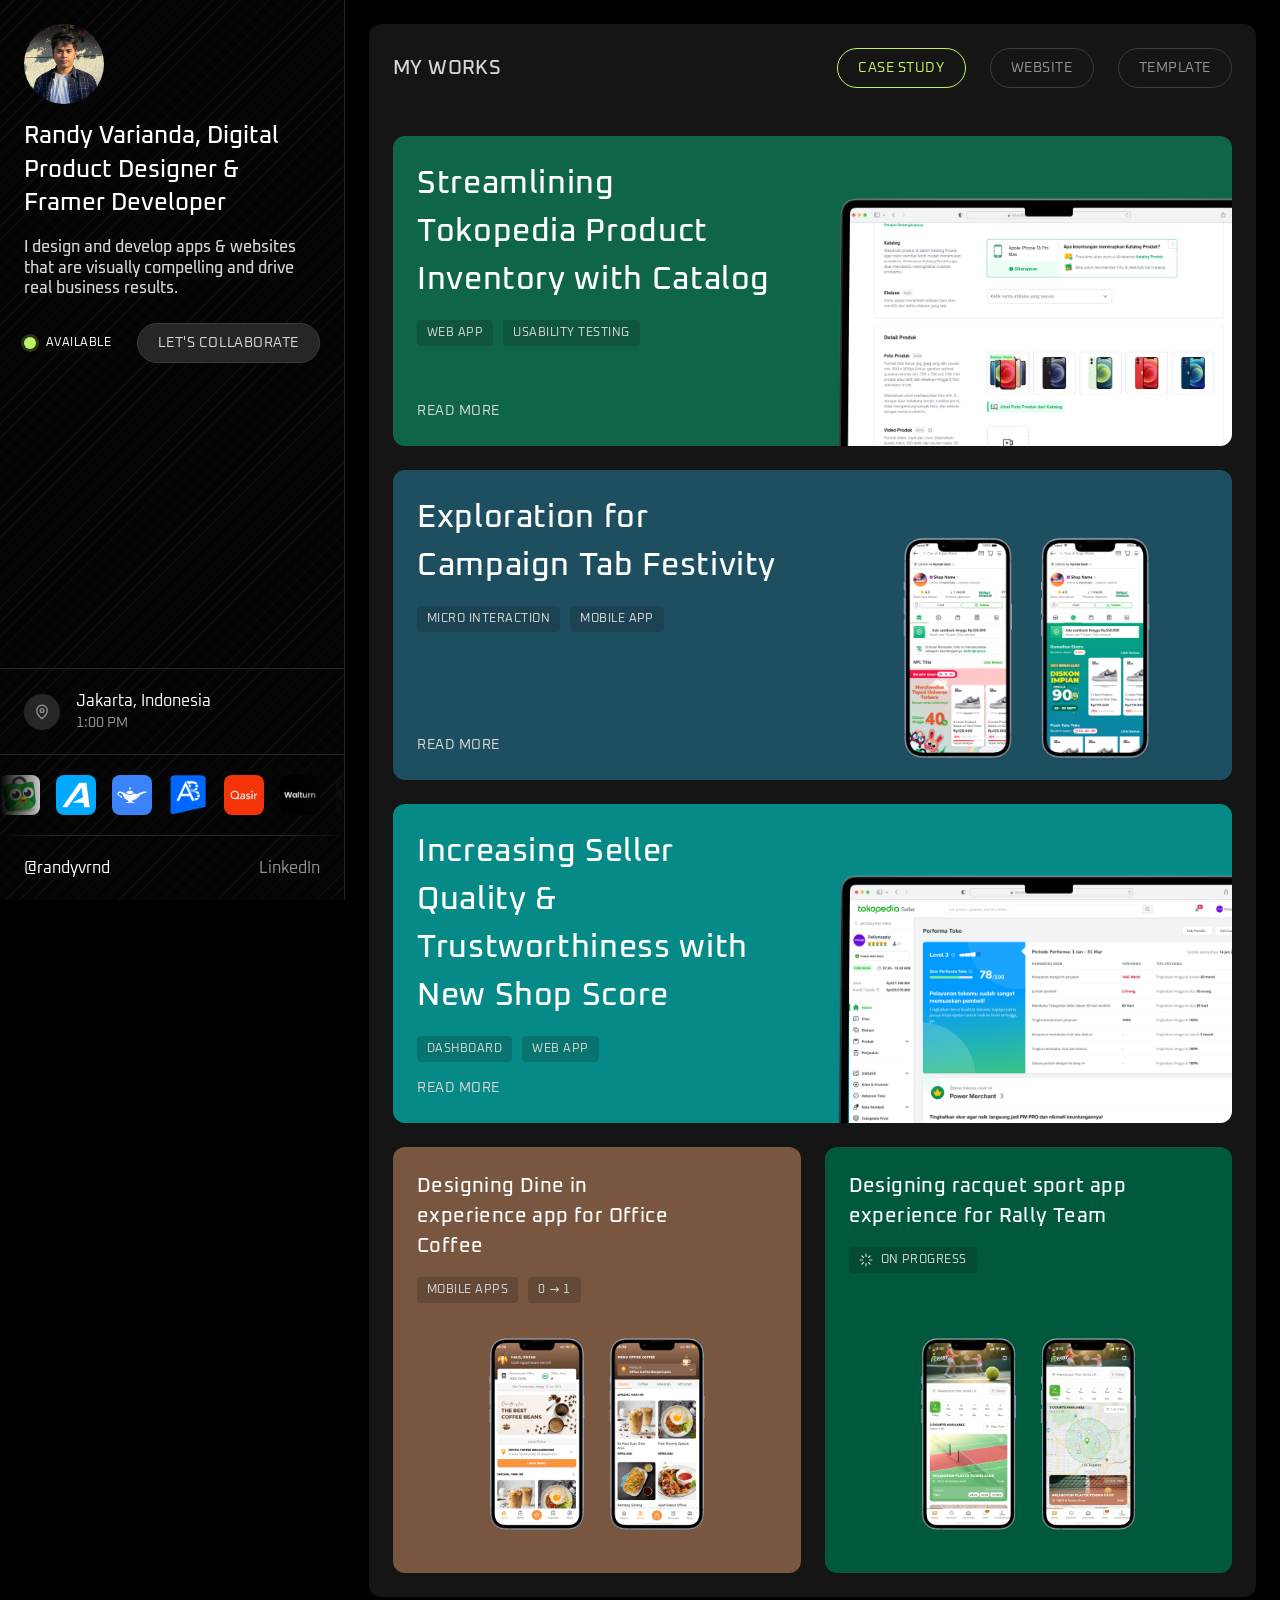
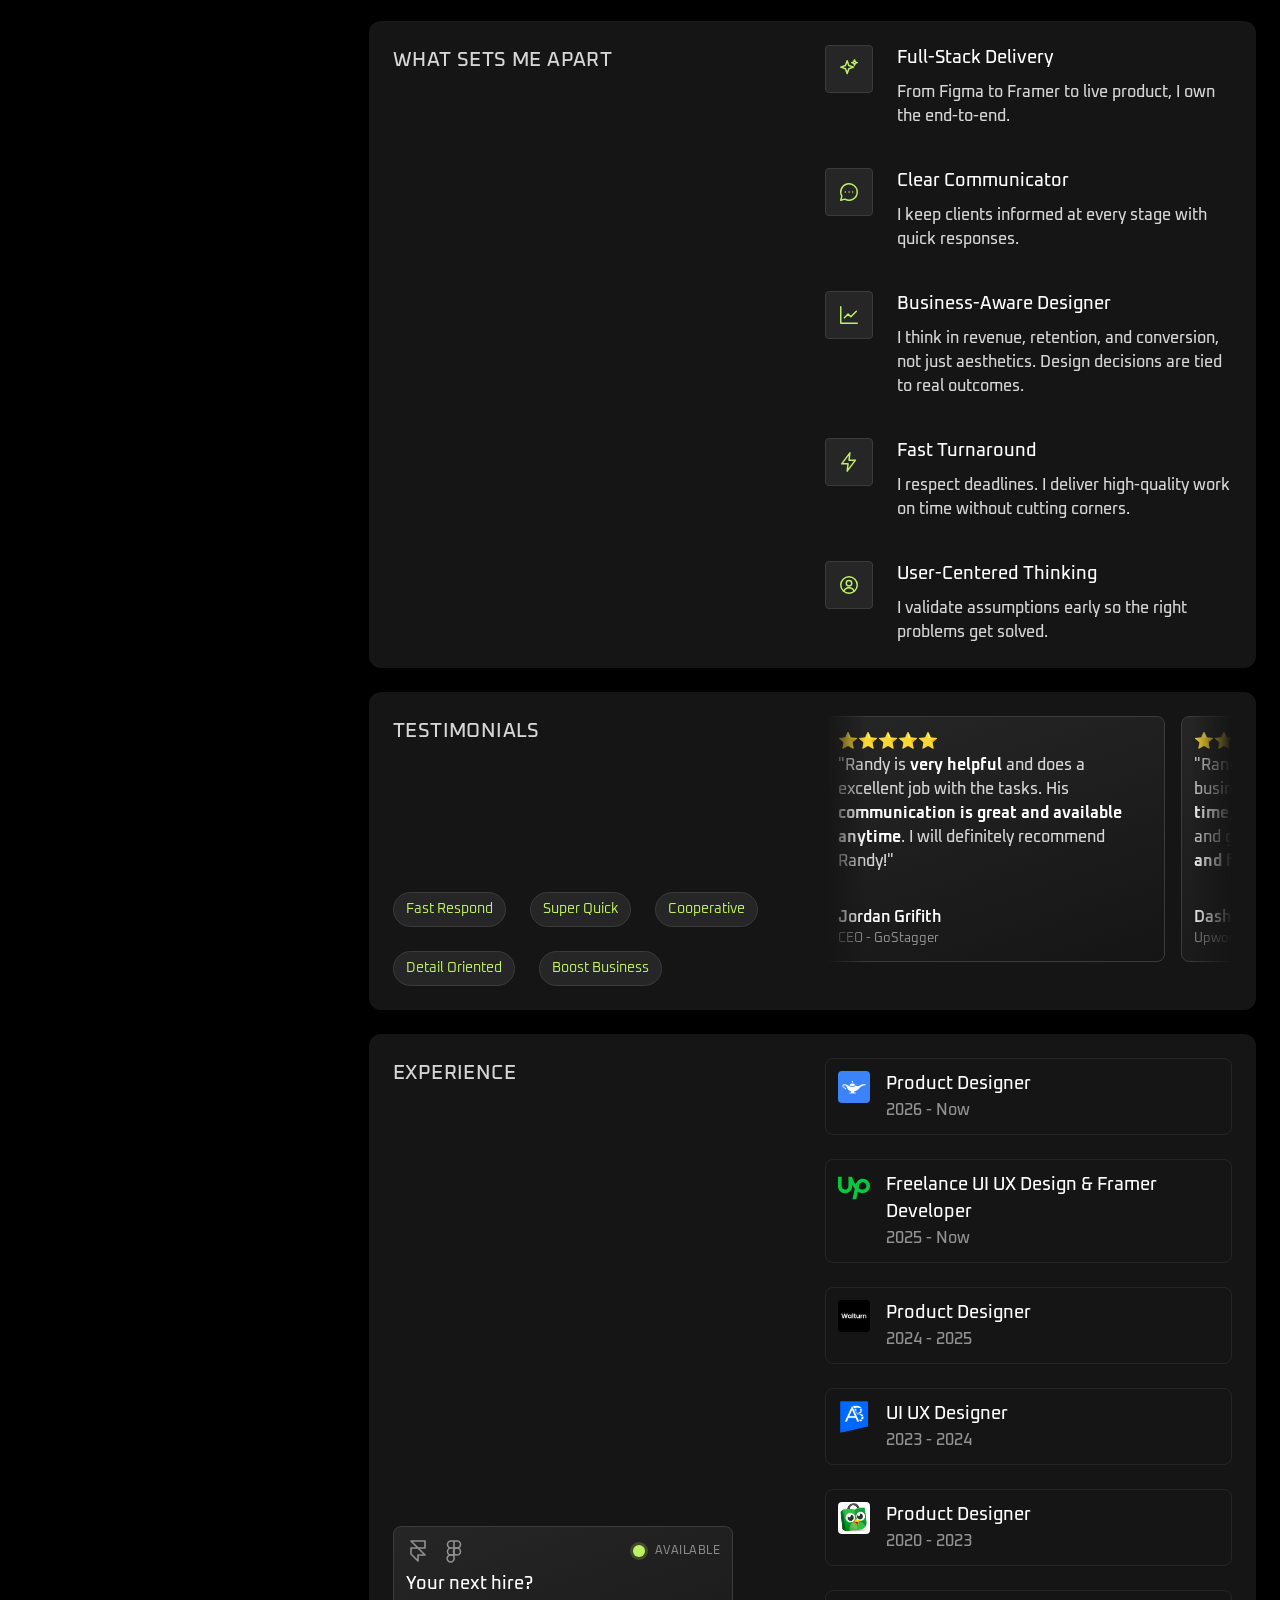
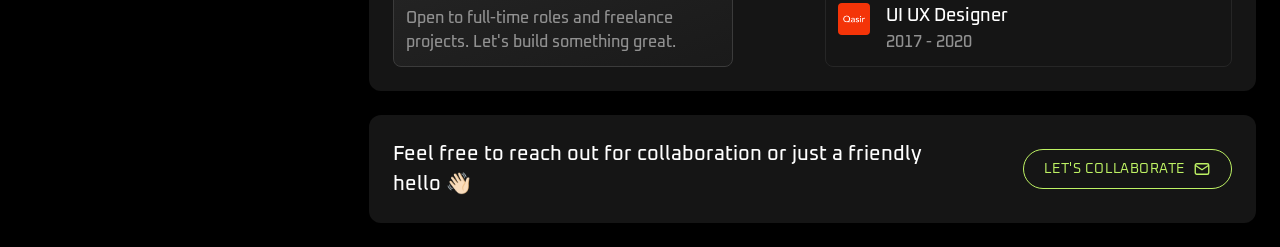
==== index.html @ 5d633e93 "Static rebuild of the Framer portfolio site Co-Authored-By: Claude Opus 5.5 <noreply@anthropic.com>" ====
<!doctype html>
<html lang="en">
<head>
  <meta charset="utf-8">
  <meta name="viewport" content="width=device-width, initial-scale=1">
  <title>Randy Varianda | Product Designer &amp; Framer Developer</title>
  <meta name="description" content="I design and develop apps & websites that are visually compelling and drive real business results.">
  <link rel="preconnect" href="https://fonts.googleapis.com">
  <link rel="preconnect" href="https://fonts.gstatic.com" crossorigin>
  <link rel="stylesheet" href="https://fonts.googleapis.com/css2?family=Oxanium:wght@400;500;600&display=swap">
  <link rel="stylesheet" href="assets/style.css">
</head>
<body>
  <aside class="sidebar">
    <div class="intro">
      <img class="avatar" src="assets/img/BObQb0oDVNzWNIz52arGJCjRE.jpg" alt="Randy's profile photo" width="80" height="80">
      <h1>Randy Varianda, Digital Product Designer &amp; Framer Developer</h1>
      <p>I design and develop apps &amp; websites that are visually compelling and drive real business results.</p>
      <div class="intro-actions">
        <span class="status">Available</span>
        <a class="btn" href="mailto:rvarianda@gmail.com?subject=Project%20Inquiry">Let's Collaborate</a>
      </div>
    </div>

    <div class="side-foot">
      <div class="side-row">
        <span class="ico"><svg width="18" height="18" viewBox="0 0 24 24" fill="none" stroke="currentColor" stroke-width="1.8" stroke-linecap="round" stroke-linejoin="round" aria-hidden="true"><path d="M12 21s-7-5.6-7-11a7 7 0 0 1 14 0c0 5.4-7 11-7 11z"/><circle cx="12" cy="10" r="2.5"/></svg></span>
        <div>Jakarta, Indonesia<small data-clock>&nbsp;</small></div>
      </div>
      <div class="logos" aria-label="Companies I've worked with">
        <div class="logos-track">
          <img src="assets/img/Z0M57o32BjLw4dHKZxOdZeJcZb0.png" alt="Tokopedia">
          <img src="assets/img/7J7uWMyqZpj1nbHonkoRMydP9w.png" alt="Astronauts">
          <img src="assets/img/1VHsmK8ggkk49ps337M4xlmFDY.png" alt="Ajaib">
          <img src="assets/img/TBokPU0paF3gURl8E5nrXwUyBs.png" alt="AccelByte">
          <img src="assets/img/Jq0YdtQ1ZcLgq2i92fUbDl94Wz4.png" alt="Qasir">
          <img src="assets/img/b4abIlnMUXwY5dRzosXNr6Trnk.png" alt="Walturn">
          <img src="assets/img/RtRQj3EU93FPHksw6BjhZT94.png" alt="One Seven Tech">
          <img src="assets/img/Z0M57o32BjLw4dHKZxOdZeJcZb0.png" alt="" aria-hidden="true">
          <img src="assets/img/7J7uWMyqZpj1nbHonkoRMydP9w.png" alt="" aria-hidden="true">
          <img src="assets/img/1VHsmK8ggkk49ps337M4xlmFDY.png" alt="" aria-hidden="true">
          <img src="assets/img/TBokPU0paF3gURl8E5nrXwUyBs.png" alt="" aria-hidden="true">
          <img src="assets/img/Jq0YdtQ1ZcLgq2i92fUbDl94Wz4.png" alt="" aria-hidden="true">
          <img src="assets/img/b4abIlnMUXwY5dRzosXNr6Trnk.png" alt="" aria-hidden="true">
          <img src="assets/img/RtRQj3EU93FPHksw6BjhZT94.png" alt="" aria-hidden="true">
        </div>
      </div>
      <div class="side-row">
        <a href="https://t.me/randyvrnd" target="_blank" rel="noopener">@randyvrnd</a>
        <a href="https://www.linkedin.com/in/randy-varianda/" target="_blank" rel="noopener" style="margin-left:auto;color:var(--muted)">LinkedIn</a>
      </div>
    </div>
  </aside>

  <main class="main">
    <!-- My works -->
    <section class="panel" aria-labelledby="works-title">
      <div class="works-head">
        <h2 class="eyebrow" id="works-title">My Works</h2>
        <div class="tabs" role="tablist" aria-label="Work type">
          <button class="btn" role="tab" aria-selected="true" aria-controls="tab-case">Case Study</button>
          <button class="btn" role="tab" aria-selected="false" aria-controls="tab-web">Website</button>
          <button class="btn" role="tab" aria-selected="false" aria-controls="tab-tpl">Template</button>
        </div>
      </div>

      <div class="works" id="tab-case" role="tabpanel">
        <a class="work work--wide" style="--c:rgb(14,102,70)" href="work/streamlining-tokopedia-product-inventory-with-catalog.html">
          <div class="work-copy">
            <h3>Streamlining Tokopedia Product Inventory with Catalog</h3>
            <div class="tags"><span class="tag">Web App</span><span class="tag">Usability Testing</span></div>
            <span class="more">Read more</span>
          </div>
          <div class="work-media"><img src="assets/img/e0ekCH7JV9aCXZXtsqf6FqyjHMg.png" alt="Catalog feature on the Tokopedia add-product page"></div>
        </a>
        <a class="work work--wide" style="--c:rgb(29,79,97)" href="work/campaign-tab-festivity.html">
          <div class="work-copy">
            <h3>Exploration for Campaign Tab Festivity</h3>
            <div class="tags"><span class="tag">Micro Interaction</span><span class="tag">Mobile App</span></div>
            <span class="more">Read more</span>
          </div>
          <div class="work-media"><img src="assets/img/tkoccS8MeZrNRIO3ZF0qY1bUCU.png" alt="Campaign tab screens in the Tokopedia app"></div>
        </a>
        <a class="work work--wide" style="--c:rgb(6,138,135)" href="work/increasing-seller-quality-trustworthiness-with-new-shop-score.html">
          <div class="work-copy">
            <h3>Increasing Seller Quality &amp; Trustworthiness with New Shop Score</h3>
            <div class="tags"><span class="tag">Dashboard</span><span class="tag">Web App</span></div>
            <span class="more">Read more</span>
          </div>
          <div class="work-media"><img src="assets/img/xD9DrwfKIAYPhNsiswX5TcVXZ0.png" alt="Shop Score dashboard in Tokopedia Seller"></div>
        </a>
        <a class="work work--phones" style="--c:rgb(120,86,63)" href="work/office-coffee.html">
          <h3>Designing Dine in experience app for Office Coffee</h3>
          <div class="tags"><span class="tag">Mobile Apps</span><span class="tag">0 → 1</span></div>
          <div class="work-media"><img src="assets/img/tsks4M5dw5DWQFXBBym3EKe908.png" alt="Office Coffee app home and menu screens"></div>
        </a>
        <div class="work work--phones" style="--c:rgb(0,89,61)">
          <h3>Designing racquet sport app experience for Rally Team</h3>
          <div class="tags"><span class="tag"><svg width="14" height="14" viewBox="0 0 24 24" fill="none" stroke="currentColor" stroke-width="2" stroke-linecap="round" aria-hidden="true"><path d="M12 2v4M12 18v4M4.9 4.9l2.8 2.8M16.3 16.3l2.8 2.8M2 12h4M18 12h4M4.9 19.1l2.8-2.8M16.3 7.7l2.8-2.8"/></svg>On Progress</span></div>
          <div class="work-media"><img src="assets/img/53lpZEhZ9acrznUHee0bhAnOrzw.png" alt="Rally app court booking screens"></div>
        </div>
      </div>
      <div class="works" id="tab-web" role="tabpanel" hidden>
        <a class="site" style="--c:rgb(47,16,117)" href="https://sarah-liriano.framer.website/" target="_blank" rel="noopener">
          <h3>Sarah&#x27;s Portfolio</h3>
          <p>Develop portfolio website for Sarah Liariano with Framer</p>
          <div class="tags"><span class="tag">Portfolio</span><span class="tag">CMS</span></div>
          <img src="assets/img/yupE7Ezi3mM8WypSr310Dis1lBY.png" alt="Sarah&#x27;s Portfolio homepage" loading="lazy">
        </a>
        <a class="site" style="--c:rgb(47,94,78)" href="https://personal-coach.framer.website/" target="_blank" rel="noopener">
          <h3>Personal Coach</h3>
          <p>Develop Framer template landing landing page</p>
          <div class="tags"><span class="tag">Wellness</span><span class="tag">Landing Page</span></div>
          <img src="assets/img/M7wew7n3Dmf26aC71GTJlaWBac.png" alt="Personal Coach homepage" loading="lazy">
        </a>
        <a class="site" style="--c:rgb(10,118,161)" href="https://finly.app/" target="_blank" rel="noopener">
          <h3>Finly</h3>
          <p>Develop and designing Finly app landing page with Framer</p>
          <div class="tags"><span class="tag">Sass</span><span class="tag">Landing Page</span></div>
          <img src="assets/img/9nR6U1hFYTGvAbW5hwIexXO4fjw.png" alt="Finly homepage" loading="lazy">
        </a>
        <a class="site" style="--c:rgb(133,78,11)" href="https://meridiangrowth.ai/" target="_blank" rel="noopener">
          <h3>Meridian Growth</h3>
          <p>Develop and designing high accessibility Framer landing page for Meridian Growth</p>
          <div class="tags"><span class="tag">Portfolio</span><span class="tag">CMS</span></div>
          <img src="assets/img/ArXXmxxHguIQa27m0erYDY5Rho.png" alt="Meridian Growth homepage" loading="lazy">
        </a>
        <a class="site" style="--c:rgb(179,25,62)" href="https://indeehub.framer.website/" target="_blank" rel="noopener">
          <h3>Indeehub Studio</h3>
          <p>Develop and designing Framer landing page for Indie Film Maker Platform</p>
          <div class="tags"><span class="tag">Portfolio</span><span class="tag">CMS</span></div>
          <img src="assets/img/i4qefzoL0FXJtgWXDGxisNmp0A8.png" alt="Indeehub Studio homepage" loading="lazy">
        </a>
        <a class="site" style="--c:rgb(4,71,47)" href="https://www.codeopps.ai/" target="_blank" rel="noopener">
          <h3>Codeopps</h3>
          <p>Develop and designing high converting Framer landing page for AI Audit service</p>
          <div class="tags"><span class="tag">Portfolio</span><span class="tag">CMS</span></div>
          <img src="assets/img/PXShirZPGqHZMvvqfLEmRUWJEo.png" alt="Codeopps homepage" loading="lazy">
        </a>
        <a class="site" style="--c:rgb(15,61,169)" href="https://www.walturn.com/" target="_blank" rel="noopener">
          <h3>Walturn</h3>
          <p>Developing and improving Framer landing page for SAAS agency</p>
          <div class="tags"><span class="tag">Portfolio</span><span class="tag">CMS</span></div>
          <img src="assets/img/fdx8Xy7qmbplp5CLm5GxDtYpz0.png" alt="Walturn homepage" loading="lazy">
        </a>
        <a class="site" style="--c:rgb(20,87,107)" href="https://www.world-services.ch/" target="_blank" rel="noopener">
          <h3>WDS Service Landing Page</h3>
          <p>Develop and designing Framer landing page for cleaning service</p>
          <div class="tags"><span class="tag">Portfolio</span><span class="tag">CMS</span></div>
          <img src="assets/img/kJ8CQpgNRhPvPeyk6ShtekNA.png" alt="WDS Service Landing Page homepage" loading="lazy">
        </a>
        <a class="site" style="--c:rgb(33,119,112)" href="https://www.tenfold.one/" target="_blank" rel="noopener">
          <h3>Tenfold Landing Page</h3>
          <p>Developing Framer landing page for music subscription platform</p>
          <div class="tags"><span class="tag">Portfolio</span><span class="tag">CMS</span></div>
          <img src="assets/img/82XN8DWlBQrf7p9xU4ljUzFpI.png" alt="Tenfold Landing Page homepage" loading="lazy">
        </a>
        <a class="site" style="--c:rgb(1,107,1)" href="https://www.netzero-ag.com/" target="_blank" rel="noopener">
          <h3>NetZeroAg Landing Page</h3>
          <p>Decvelop and designing Framer landing page for zero carbon initiative company</p>
          <div class="tags"><span class="tag">Portfolio</span><span class="tag">CMS</span></div>
          <img src="assets/img/kKzpxBfiQIUS89zKALmq4ujFik.png" alt="NetZeroAg Landing Page homepage" loading="lazy">
        </a>
        <a class="site" style="--c:rgb(53,49,56)" href="https://www.kerago.co/" target="_blank" rel="noopener">
          <h3>Kerago Landing Page</h3>
          <p>Improving agency landing page with Framer template</p>
          <div class="tags"><span class="tag">Portfolio</span><span class="tag">CMS</span></div>
          <img src="assets/img/pad6jCRwOJ19Uk3mwBpOyw7lc.png" alt="Kerago Landing Page homepage" loading="lazy">
        </a>
      </div>
      <div class="works" id="tab-tpl" role="tabpanel" hidden>
        <a class="site" style="--c:rgb(61,61,52)" href="https://clickcraft.framer.website/" target="_blank" rel="noopener">
          <h3>ClickCraft - Keyboard Ecommerce Template</h3>
          <div class="tags"><span class="tag">Portfolio</span><span class="tag">CMS</span></div>
          <img src="assets/img/QABkobx9TZVw6MCD4HsVWqoBoA.png" alt="ClickCraft - Keyboard Ecommerce Template homepage" loading="lazy">
        </a>
        <a class="site" style="--c:rgb(161,6,32)" href="https://digimenu.framer.website/" target="_blank" rel="noopener">
          <h3>Digimenu - Restaurant Menu Template</h3>
          <div class="tags"><span class="tag">Portfolio</span><span class="tag">CMS</span></div>
          <img src="assets/img/fYNtk7hwv6wmhrngSInuTN51emY.jpg" alt="Digimenu - Restaurant Menu Template homepage" loading="lazy">
        </a>
        <a class="site" style="--c:rgb(48,48,38)" href="https://capo.framer.website/" target="_blank" rel="noopener">
          <h3>Capo - Guitar Store Template</h3>
          <div class="tags"><span class="tag">Portfolio</span><span class="tag">CMS</span></div>
          <img src="assets/img/nxsIm8J3kLpETWYaRvPMGDptml4.png" alt="Capo - Guitar Store Template homepage" loading="lazy">
        </a>
        <a class="site" style="--c:rgb(82,30,28)" href="https://scaneats.framer.website/" target="_blank" rel="noopener">
          <h3>Scaneats - Simple Menu Restaurant</h3>
          <div class="tags"><span class="tag">Portfolio</span><span class="tag">CMS</span></div>
          <img src="assets/img/rYAZVrQSE47nDCljRSMzA3uU2XE.webp" alt="Scaneats - Simple Menu Restaurant homepage" loading="lazy">
        </a>
        <a class="site" style="--c:rgb(133,90,11)" href="https://crescendo.framer.website/" target="_blank" rel="noopener">
          <h3>Crescendo - Guitar Store Template</h3>
          <div class="tags"><span class="tag">Portfolio</span><span class="tag">CMS</span></div>
          <img src="assets/img/KJiFRpLcocHjRfzwKKQ4Nv9xHC8.webp" alt="Crescendo - Guitar Store Template homepage" loading="lazy">
        </a>
      </div>
    </section>

    <!-- What sets me apart -->
    <section class="panel split" aria-labelledby="apart-title">
      <h2 class="eyebrow" id="apart-title">What sets me apart</h2>
      <div class="traits">
        <div class="trait">
          <span class="ico"><svg width="22" height="22" viewBox="0 0 24 24" fill="none" stroke="currentColor" stroke-width="1.6" stroke-linejoin="round" aria-hidden="true"><path d="M10 3l1.8 5.2L17 10l-5.2 1.8L10 17l-1.8-5.2L3 10l5.2-1.8z"/><path d="M18 2l.8 2.2L21 5l-2.2.8L18 8l-.8-2.2L15 5l2.2-.8z"/></svg></span>
          <div><h3>Full-Stack Delivery</h3><p>From Figma to Framer to live product, I own the end-to-end.</p></div>
        </div>
        <div class="trait">
          <span class="ico"><svg width="22" height="22" viewBox="0 0 24 24" fill="none" stroke="currentColor" stroke-width="1.6" stroke-linecap="round" stroke-linejoin="round" aria-hidden="true"><path d="M21 12a9 9 0 0 1-13.5 7.8L3 21l1.2-4.5A9 9 0 1 1 21 12z"/><path d="M8 12h.01M12 12h.01M16 12h.01"/></svg></span>
          <div><h3>Clear Communicator</h3><p>I keep clients informed at every stage with quick responses.</p></div>
        </div>
        <div class="trait">
          <span class="ico"><svg width="22" height="22" viewBox="0 0 24 24" fill="none" stroke="currentColor" stroke-width="1.6" stroke-linecap="round" stroke-linejoin="round" aria-hidden="true"><path d="M3 3v18h18"/><path d="M7 15l4-4 3 3 6-6"/></svg></span>
          <div><h3>Business-Aware Designer</h3><p>I think in revenue, retention, and conversion, not just aesthetics. Design decisions are tied to real outcomes.</p></div>
        </div>
        <div class="trait">
          <span class="ico"><svg width="22" height="22" viewBox="0 0 24 24" fill="none" stroke="currentColor" stroke-width="1.6" stroke-linejoin="round" aria-hidden="true"><path d="M13 2L4 14h7l-1 8 9-12h-7z"/></svg></span>
          <div><h3>Fast Turnaround</h3><p>I respect deadlines. I deliver high-quality work on time without cutting corners.</p></div>
        </div>
        <div class="trait">
          <span class="ico"><svg width="22" height="22" viewBox="0 0 24 24" fill="none" stroke="currentColor" stroke-width="1.6" stroke-linecap="round" stroke-linejoin="round" aria-hidden="true"><circle cx="12" cy="12" r="9"/><circle cx="12" cy="10" r="3"/><path d="M6.5 18.5a6 6 0 0 1 11 0"/></svg></span>
          <div><h3>User-Centered Thinking</h3><p>I validate assumptions early so the right problems get solved.</p></div>
        </div>
      </div>
    </section>

    <!-- Testimonials -->
    <section class="panel split" aria-labelledby="testi-title">
      <div class="testimonials">
        <h2 class="eyebrow" id="testi-title">Testimonials</h2>
        <div class="keywords">
          <span class="keyword">Fast Respond</span><span class="keyword">Super Quick</span><span class="keyword">Cooperative</span>
          <span class="keyword">Detail Oriented</span><span class="keyword">Boost Business</span>
        </div>
      </div>
      <div class="marquee">
        <div class="marquee-track">
          <figure class="quote"><div><div aria-label="5 stars">⭐️⭐️⭐️⭐️⭐️</div><p>"Randy is <b>very helpful</b> and does a excellent job with the tasks. His <b>communication is great and available anytime</b>. I will definitely recommend Randy!"</p></div><cite>Jordan Grifith<small>CEO - GoStagger</small></cite></figure>
          <figure class="quote"><div><div aria-label="5 stars">⭐️⭐️⭐️⭐️⭐️</div><p>"Randy has been a tremendous help in my business. He's <b>super quick, wastes no time</b>, has no delays in starting the work and gets it done. He also does a <b>good job, and fixes any bugs quickly</b>."</p></div><cite>Dashin Shimmons<small>Upwork Client</small></cite></figure>
          <figure class="quote"><div><div aria-label="5 stars">⭐️⭐️⭐️⭐️⭐️</div><p>"Randy works <b>very quickly and efficiently</b>"</p></div><cite>Florian Baronyai<small>CEO - AdPrime</small></cite></figure>
          <figure class="quote"><div><div aria-label="5 stars">⭐️⭐️⭐️⭐️⭐️</div><p>"Randy was great, <b>very detail oriented</b> and always completed the jobs on time!"</p></div><cite>Jake Stahl<small>Upwork Client</small></cite></figure>
          <!-- duplicate set so the loop is seamless -->
          <figure class="quote" aria-hidden="true"><div><div>⭐️⭐️⭐️⭐️⭐️</div><p>"Randy is <b>very helpful</b> and does a excellent job with the tasks. His <b>communication is great and available anytime</b>. I will definitely recommend Randy!"</p></div><cite>Jordan Grifith<small>CEO - GoStagger</small></cite></figure>
          <figure class="quote" aria-hidden="true"><div><div>⭐️⭐️⭐️⭐️⭐️</div><p>"Randy has been a tremendous help in my business. He's <b>super quick, wastes no time</b>, has no delays in starting the work and gets it done. He also does a <b>good job, and fixes any bugs quickly</b>."</p></div><cite>Dashin Shimmons<small>Upwork Client</small></cite></figure>
          <figure class="quote" aria-hidden="true"><div><div>⭐️⭐️⭐️⭐️⭐️</div><p>"Randy works <b>very quickly and efficiently</b>"</p></div><cite>Florian Baronyai<small>CEO - AdPrime</small></cite></figure>
          <figure class="quote" aria-hidden="true"><div><div>⭐️⭐️⭐️⭐️⭐️</div><p>"Randy was great, <b>very detail oriented</b> and always completed the jobs on time!"</p></div><cite>Jake Stahl<small>Upwork Client</small></cite></figure>
        </div>
      </div>
    </section>

    <!-- Experience -->
    <section class="panel split" aria-labelledby="exp-title">
      <div class="exp-left">
        <h2 class="eyebrow" id="exp-title">Experience</h2>
        <div class="hire">
          <div class="hire-top">
            <span class="icons" aria-hidden="true">
              <svg width="24" height="24" viewBox="0 0 24 24" fill="none" stroke="currentColor" stroke-width="1.6" stroke-linejoin="round"><path d="M5 2h14v7H12zM5 9h7l7 7H12v6l-7-7z"/></svg>
              <svg width="24" height="24" viewBox="0 0 24 24" fill="none" stroke="currentColor" stroke-width="1.6"><path d="M9 2h3v7H9a3.5 3.5 0 0 1 0-7zM12 2h3a3.5 3.5 0 0 1 0 7h-3zM9 9h3v7H9a3.5 3.5 0 0 1 0-7z"/><circle cx="15" cy="12.5" r="3.5"/><path d="M9 16h3v2.5A3.5 3.5 0 1 1 9 16z"/></svg>
            </span>
            <span class="status">Available</span>
          </div>
          <h3>Your next hire?</h3>
          <p>Open to full-time roles and freelance projects. Let's build something great.</p>
        </div>
      </div>
      <div class="jobs">
        <a class="job" href="https://ajaib.co.id" target="_blank" rel="noopener"><img src="assets/img/1VHsmK8ggkk49ps337M4xlmFDY.png" alt="Ajaib"><div><h3>Product Designer</h3><p>2026 - Now</p></div></a>
        <div class="job"><svg viewBox="0 0 32 32" role="img" aria-label="Upwork"><path fill="rgb(8,201,60)" d="M 24.751 17.541 C 23.281 17.541 21.901 16.921 20.651 15.907 L 20.953 14.475 L 20.963 14.417 C 21.239 12.897 22.093 10.34 24.749 10.34 C 26.739 10.341 28.353 11.954 28.353 13.944 C 28.353 15.928 26.737 17.544 24.749 17.544 L 24.749 17.541 Z M 24.751 6.693 C 21.364 6.693 18.735 8.891 17.667 12.511 C 16.041 10.068 14.801 7.131 14.084 4.657 L 10.437 4.657 L 10.437 14.141 C 10.434 16.015 8.916 17.533 7.043 17.537 C 5.17 17.531 3.653 16.014 3.647 14.141 L 3.647 4.657 L 0 4.657 L 0 14.141 C 0 18.025 3.16 21.208 7.043 21.208 C 10.927 21.208 14.084 18.027 14.084 14.141 L 14.084 12.552 C 14.792 14.025 15.661 15.525 16.719 16.849 L 14.485 27.343 L 18.213 27.343 L 19.835 19.729 C 21.251 20.636 22.881 21.208 24.751 21.208 C 28.751 21.208 32.001 17.937 32.001 13.941 C 32.001 9.941 28.751 6.692 24.751 6.692 Z"/></svg><div><h3>Freelance UI UX Design &amp; Framer Developer</h3><p>2025 - Now</p></div></div>
        <a class="job" href="https://walturn.com" target="_blank" rel="noopener"><img src="assets/img/b4abIlnMUXwY5dRzosXNr6Trnk.png" alt="Walturn"><div><h3>Product Designer</h3><p>2024 - 2025</p></div></a>
        <a class="job" href="https://accelbyte.io" target="_blank" rel="noopener"><img src="assets/img/TBokPU0paF3gURl8E5nrXwUyBs.png" alt="AccelByte"><div><h3>UI UX Designer</h3><p>2023 - 2024</p></div></a>
        <a class="job" href="https://tokopedia.com" target="_blank" rel="noopener"><img src="assets/img/Z0M57o32BjLw4dHKZxOdZeJcZb0.png" alt="Tokopedia"><div><h3>Product Designer</h3><p>2020 - 2023</p></div></a>
        <a class="job" href="https://qasir.id" target="_blank" rel="noopener"><img src="assets/img/Jq0YdtQ1ZcLgq2i92fUbDl94Wz4.png" alt="Qasir"><div><h3>UI UX Designer</h3><p>2017 - 2020</p></div></a>
      </div>
    </section>

    <!-- Contact -->
    <section class="panel contact">
      <p>Feel free to reach out for collaboration or just a friendly hello 👋🏻</p>
      <a class="btn btn--accent" href="mailto:rvarianda@gmail.com?subject=Project%20Inquiry">Let's Collaborate
        <svg width="18" height="18" viewBox="0 0 24 24" fill="none" stroke="currentColor" stroke-width="1.8" stroke-linejoin="round" aria-hidden="true"><rect x="3" y="5" width="18" height="14" rx="2"/><path d="M3 7l9 6 9-6"/></svg>
      </a>
    </section>
  </main>

  <script src="assets/site.js" defer></script>
</body>
</html>
---- assets/style.css ----
/* Randy Varianda portfolio. Values taken from the live Framer site (randyvarianda.com). */
:root {
  --bg: #000;
  --panel: #151515;
  --panel-2: #1f1f1f;
  --tile: #262626;
  --line: #262626;
  --line-2: #3b3b3b;
  --text: #fff;
  --text-2: #d6d6d6;
  --muted: #919191;
  --accent: #bef264;
  --radius: 12px;
  --sidebar: 345px;
  --gutter: 24px;
  color-scheme: dark;
}

* { box-sizing: border-box; }
html { scroll-behavior: smooth; }
@media (prefers-reduced-motion: reduce) { html { scroll-behavior: auto; } }

body {
  margin: 0;
  background: var(--bg);
  color: var(--text);
  font-family: "Oxanium", system-ui, sans-serif;
  font-size: 16px;
  line-height: 1.5;
  -webkit-font-smoothing: antialiased;
}
img { display: block; max-width: 100%; height: auto; }
a { color: inherit; text-decoration: none; }
h1, h2, h3, h4, p { margin: 0; font-weight: 500; }
:focus-visible { outline: 2px solid var(--accent); outline-offset: 2px; }
::selection { background: var(--accent); color: #000; }

/* ---------- Shell: fixed sidebar + scrolling main ---------- */
.sidebar {
  position: fixed;
  inset: 0 auto 0 0;
  width: var(--sidebar);
  display: flex;
  flex-direction: column;
  border-right: 1px solid var(--line);
  background:
    repeating-linear-gradient(-45deg, transparent 0 9px, rgba(255,255,255,.035) 9px 10px),
    #050505;
  overflow-y: auto;
}
.main {
  margin-left: var(--sidebar);
  padding: var(--gutter);
  display: flex;
  flex-direction: column;
  gap: var(--gutter);
  min-height: 100vh;
}

.intro { padding: 24px; display: flex; flex-direction: column; gap: 16px; }
.avatar { width: 80px; height: 80px; border-radius: 50%; object-fit: cover; }
.intro h1 { font-size: 24px; line-height: 1.4; }
.intro p { color: var(--text-2); font-size: 16px; line-height: 1.3; }
.intro-actions { display: flex; align-items: center; justify-content: space-between; gap: 12px; margin-top: 8px; }

.status { display: inline-flex; align-items: center; gap: 10px; font-size: 12px; letter-spacing: .04em; text-transform: uppercase; }
.status::before {
  content: ""; width: 12px; height: 12px; border-radius: 50%;
  background: var(--accent); box-shadow: 0 0 0 3px rgba(190,242,100,.2);
}

.side-foot { margin-top: auto; border-top: 1px solid var(--line); }
.side-row { display: flex; align-items: center; gap: 16px; padding: 20px 24px; border-bottom: 1px solid var(--line); }
.side-row:last-child { border-bottom: 0; }
.side-row .ico { width: 36px; height: 36px; border-radius: 50%; background: var(--tile); display: grid; place-items: center; color: var(--muted); flex: none; }
.side-row small { display: block; color: var(--muted); font-size: 14px; font-variant-numeric: tabular-nums; }
.side-row a:hover { color: var(--accent); }

.logos { overflow: hidden; padding: 20px 0; border-bottom: 1px solid var(--line);
  mask-image: linear-gradient(90deg, transparent, #000 15%, #000 85%, transparent); }
.logos-track { display: flex; gap: 16px; width: max-content; animation: marquee 30s linear infinite; }
.logos img { width: 40px; height: 40px; border-radius: 8px; object-fit: cover; }

@keyframes marquee { to { transform: translateX(-50%); } }
@media (prefers-reduced-motion: reduce) { .logos-track, .marquee-track { animation: none; } }

/* ---------- Buttons & pills ---------- */
.btn {
  display: inline-flex; align-items: center; gap: 8px;
  height: 40px; padding: 0 20px; border-radius: 50px;
  border: 1px solid var(--line-2); background: var(--tile);
  color: var(--text-2); font: inherit; font-size: 14px; letter-spacing: .04em; text-transform: uppercase;
  cursor: pointer; transition: border-color .15s, color .15s;
}
.btn:hover { border-color: var(--accent); color: var(--accent); }
.btn--accent { background: transparent; border-color: var(--accent); color: var(--accent); }
.btn--accent:hover { background: rgba(190,242,100,.08); }

.tag {
  display: inline-flex; align-items: center; gap: 8px;
  padding: 4px 10px; border-radius: 4px;
  background: rgba(20,20,20,.2); color: var(--text-2);
  font-size: 12px; letter-spacing: .04em; text-transform: uppercase;
}
.tags { display: flex; flex-wrap: wrap; gap: 10px; }

/* ---------- Panels ---------- */
.panel { background: var(--panel); border-radius: var(--radius); padding: 24px; }
.eyebrow { font-size: 20px; letter-spacing: .02em; text-transform: uppercase; color: var(--text-2); }
.split { display: grid; grid-template-columns: 1fr 1fr; gap: 24px; }

/* Works */
.works-head { display: flex; align-items: center; justify-content: space-between; gap: 16px; flex-wrap: wrap; margin-bottom: 48px; }
.tabs { display: flex; gap: 24px; flex-wrap: wrap; }
.tabs .btn { background: transparent; border-color: var(--line-2); color: var(--muted); }
.tabs .btn[aria-selected="true"] { border-color: var(--accent); color: var(--accent); }
.works { display: grid; grid-template-columns: 1fr 1fr; gap: 24px; }
.works[hidden] { display: none; }

/* Website / Template cards */
.site {
  background: var(--c); border-radius: var(--radius); padding: 16px;
  display: flex; flex-direction: column; gap: 12px;
  transition: transform .2s ease-out;
}
.site:hover { transform: translateY(-2px); }
.site h3 { font-size: 18px; }
.site p { color: var(--text-2); font-size: 14px; }
.site img { margin-top: 16px; width: 100%; aspect-ratio: 1024 / 657; object-fit: cover; object-position: top; border-radius: 6px; }
#tab-tpl .site img { aspect-ratio: 4 / 3; }

.work {
  position: relative; overflow: hidden; border-radius: var(--radius);
  background: var(--c); min-height: 310px;
  display: flex; flex-direction: column; gap: 16px; padding: 24px;
  transition: transform .2s ease-out;
}
a.work:hover { transform: translateY(-2px); }
.work--wide { grid-column: 1 / -1; display: grid; grid-template-columns: 1fr 1fr; padding: 0; }
.work--wide .work-copy { padding: 24px; display: flex; flex-direction: column; gap: 16px; }
.work--wide .work-media { align-self: end; justify-self: end; margin-top: 20px; }
.work--wide .work-media img { border-radius: 12px 0 0 0; }
.work h3 { font-size: 32px; line-height: 1.5; letter-spacing: .02em; max-width: 14em; }
.work:not(.work--wide) h3 { font-size: 20px; }
.work .more { margin-top: auto; font-size: 14px; letter-spacing: .04em; text-transform: uppercase; color: var(--text-2); }
.work:not(.work--wide) .work-media { margin-top: auto; }
.work--phones .work-media img { max-height: 280px; margin: 0 auto; }

/* Traits */
.traits { display: flex; flex-direction: column; gap: 40px; }
.trait { display: flex; gap: 24px; }
.trait .ico { width: 48px; height: 48px; flex: none; border-radius: 4px; background: var(--tile); border: 1px solid var(--line-2); display: grid; place-items: center; color: var(--accent); }
.trait h3 { font-size: 18px; margin-bottom: 8px; }
.trait p { color: var(--text-2); }

/* Testimonials */
.keywords { display: flex; flex-wrap: wrap; gap: 24px; align-content: end; }
.keyword { padding: 6px 12px; border-radius: 50px; background: var(--tile); border: 1px solid var(--line-2); color: var(--accent); font-size: 14px; }
.testimonials { display: flex; flex-direction: column; justify-content: space-between; gap: 32px; min-height: 270px; }
.marquee { overflow: hidden; mask-image: linear-gradient(90deg, transparent, #000 10%, #000 90%, transparent); }
.marquee-track { display: flex; gap: 16px; width: max-content; animation: marquee 40s linear infinite; }
.marquee:hover .marquee-track { animation-play-state: paused; }
.quote {
  width: 340px; flex: none; margin: 0; display: flex; flex-direction: column; justify-content: space-between; gap: 32px;
  padding: 12px; border-radius: 8px; border: 1px solid var(--line-2);
  background: linear-gradient(160deg, #262626, #151515); color: var(--text-2);
}
.quote b { color: var(--text); }
.quote cite { font-style: normal; font-weight: 600; color: var(--text); }
.quote cite small { display: block; font-weight: 400; color: var(--muted); }

/* Experience */
.hire { margin-top: auto; max-width: 340px; border-radius: 8px; border: 1px solid var(--line-2); background: linear-gradient(160deg, #262626, #1a1a1a); padding: 12px; display: flex; flex-direction: column; gap: 8px; }
.hire-top { display: flex; justify-content: space-between; align-items: center; color: var(--muted); }
.hire-top .icons { display: flex; gap: 12px; }
.hire h3 { font-size: 18px; }
.hire p { color: var(--muted); }
.exp-left { display: flex; flex-direction: column; gap: 24px; }
.jobs { display: flex; flex-direction: column; gap: 24px; }
.job { display: flex; gap: 16px; padding: 12px; border: 1px solid var(--line); border-radius: 8px; }
a.job:hover { border-color: var(--line-2); }
.job img, .job svg { width: 32px; height: 32px; border-radius: 4px; flex: none; }
.job h3 { font-size: 18px; }
.job p { color: var(--muted); font-variant-numeric: tabular-nums; }

/* Contact strip */
.contact { display: flex; align-items: center; justify-content: space-between; gap: 24px; flex-wrap: wrap; }
.contact p { font-size: 20px; max-width: 28em; }

/* ---------- Case study ---------- */
.back { display: flex; align-items: center; gap: 12px; padding: 20px 24px; border-bottom: 1px solid var(--line); }
.back:hover { color: var(--accent); }
.cs-intro { padding: 24px; display: flex; flex-direction: column; gap: 16px; }
.cs-intro .logo { width: 40px; height: 40px; border-radius: 4px; }
.cs-intro h1 { font-size: 24px; line-height: 1.4; }
.meta { display: grid; grid-template-columns: auto 1fr; gap: 16px 24px; margin-top: 16px; font-size: 14px; letter-spacing: .04em; text-transform: uppercase; }
.meta dt { color: var(--muted); }
.meta dd { margin: 0; color: var(--text-2); }
.toc { display: flex; flex-direction: column; padding: 8px 0; border-top: 1px solid var(--line); }
.toc a { padding: 10px 24px; color: var(--muted); font-size: 14px; letter-spacing: .04em; text-transform: uppercase; border-left: 2px solid transparent; }
.toc a:hover, .toc a[aria-current="true"] { color: var(--accent); border-left-color: var(--accent); }

.cover { border-radius: var(--radius); overflow: hidden; border: 1px solid var(--line); background: var(--c, var(--panel)); }
.cover img { width: 100%; }

.section { background: var(--panel); border: 1px solid var(--line); border-radius: var(--radius); overflow: hidden; scroll-margin-top: 24px; }
.section > h2 { padding: 24px; background: var(--panel-2); color: var(--accent); font-size: 18px; letter-spacing: .02em; text-transform: uppercase; }
.section-body { padding: 24px; display: flex; flex-direction: column; gap: 40px; }
.block { display: flex; flex-direction: column; gap: 16px; }
.block h3 { font-size: 20px; letter-spacing: .02em; text-transform: uppercase; color: var(--text-2); }
.block h4 { font-size: 14px; letter-spacing: .04em; text-transform: uppercase; color: var(--muted); }
.block p, .block li { color: var(--text-2); font-size: 18px; line-height: 1.5; }
.block p.big { font-size: 24px; color: var(--text); }

.figure { margin: 0; border-radius: var(--radius); background: var(--tile); padding: 24px; display: grid; gap: 24px; }
.figure img { width: 100%; margin: 0 auto; border-radius: 8px; }
.figure figcaption { color: var(--muted); font-size: 14px; text-align: center; }
.figure.bare { padding: 0; background: none; }
.grid-2 { display: grid; grid-template-columns: 1fr 1fr; gap: 24px; }
.grid-3 { display: grid; grid-template-columns: repeat(3, 1fr); gap: 12px; }
.grid-4 { display: grid; grid-template-columns: repeat(4, 1fr); gap: 16px; }

.tile { background: var(--tile); border-radius: 8px; padding: 16px; color: var(--text-2); font-size: 18px; }
.tile h4 { color: var(--accent); margin-bottom: 12px; }
.tile ul { margin: 0; padding-left: 18px; display: grid; gap: 8px; font-size: 16px; }

.stats { display: grid; grid-template-columns: repeat(auto-fit, minmax(240px, 1fr)); gap: 24px; }
.stat { background: var(--tile); border-radius: 8px; padding: 24px; display: grid; gap: 12px; }
.stat strong { font-size: 32px; font-weight: 500; font-variant-numeric: tabular-nums; }
.stat span { font-size: 18px; color: var(--text-2); }

blockquote.voice { margin: 0; background: var(--tile); border-radius: 8px; padding: 24px; display: grid; gap: 16px; font-size: 18px; color: var(--text-2); }
blockquote.voice cite { font-style: normal; color: var(--accent); font-size: 14px; letter-spacing: .04em; text-transform: uppercase; }

.credit { color: var(--muted); padding: 20px 24px; }

/* ---------- Responsive ---------- */
@media (max-width: 1100px) {
  .split { grid-template-columns: 1fr; }
  .works { grid-template-columns: 1fr; }
  .work--wide { grid-template-columns: 1fr; }
  .work--wide .work-media { justify-self: stretch; padding-left: 24px; margin-top: 0; }
  .work--wide .work-media img { width: 100%; }
  .grid-4 { grid-template-columns: repeat(2, 1fr); }
  .hire { margin-top: 0; }
}
@media (max-width: 809px) {
  :root { --gutter: 16px; }
  .sidebar { position: static; width: auto; border-right: 0; border-bottom: 1px solid var(--line); }
  .main { margin-left: 0; }
  .intro, .cs-intro { padding: 24px 16px; }
  .side-row, .back { padding-inline: 16px; }
  .toc { display: none; }
  .panel { padding: 16px; }
  .work h3 { font-size: 22px; }
  .work { min-height: 0; padding: 16px; }
  .work--wide { padding: 0; }
  .work--wide .work-copy { padding: 16px; }
  .work--wide .work-media { padding-left: 16px; }
  .work--phones .work-media img { width: 100%; max-height: none; }
  .work .more { margin-top: 0; }
  .works-head { margin-bottom: 24px; }
  .tabs { gap: 8px; }
  .grid-2, .grid-3 { grid-template-columns: 1fr; }
  .quote { width: 280px; }
  .section > h2, .section-body { padding: 16px; }
  .figure { padding: 12px; gap: 12px; }
  .grid-4 { gap: 12px; }
  .block p, .block li, .tile { font-size: 16px; }
}
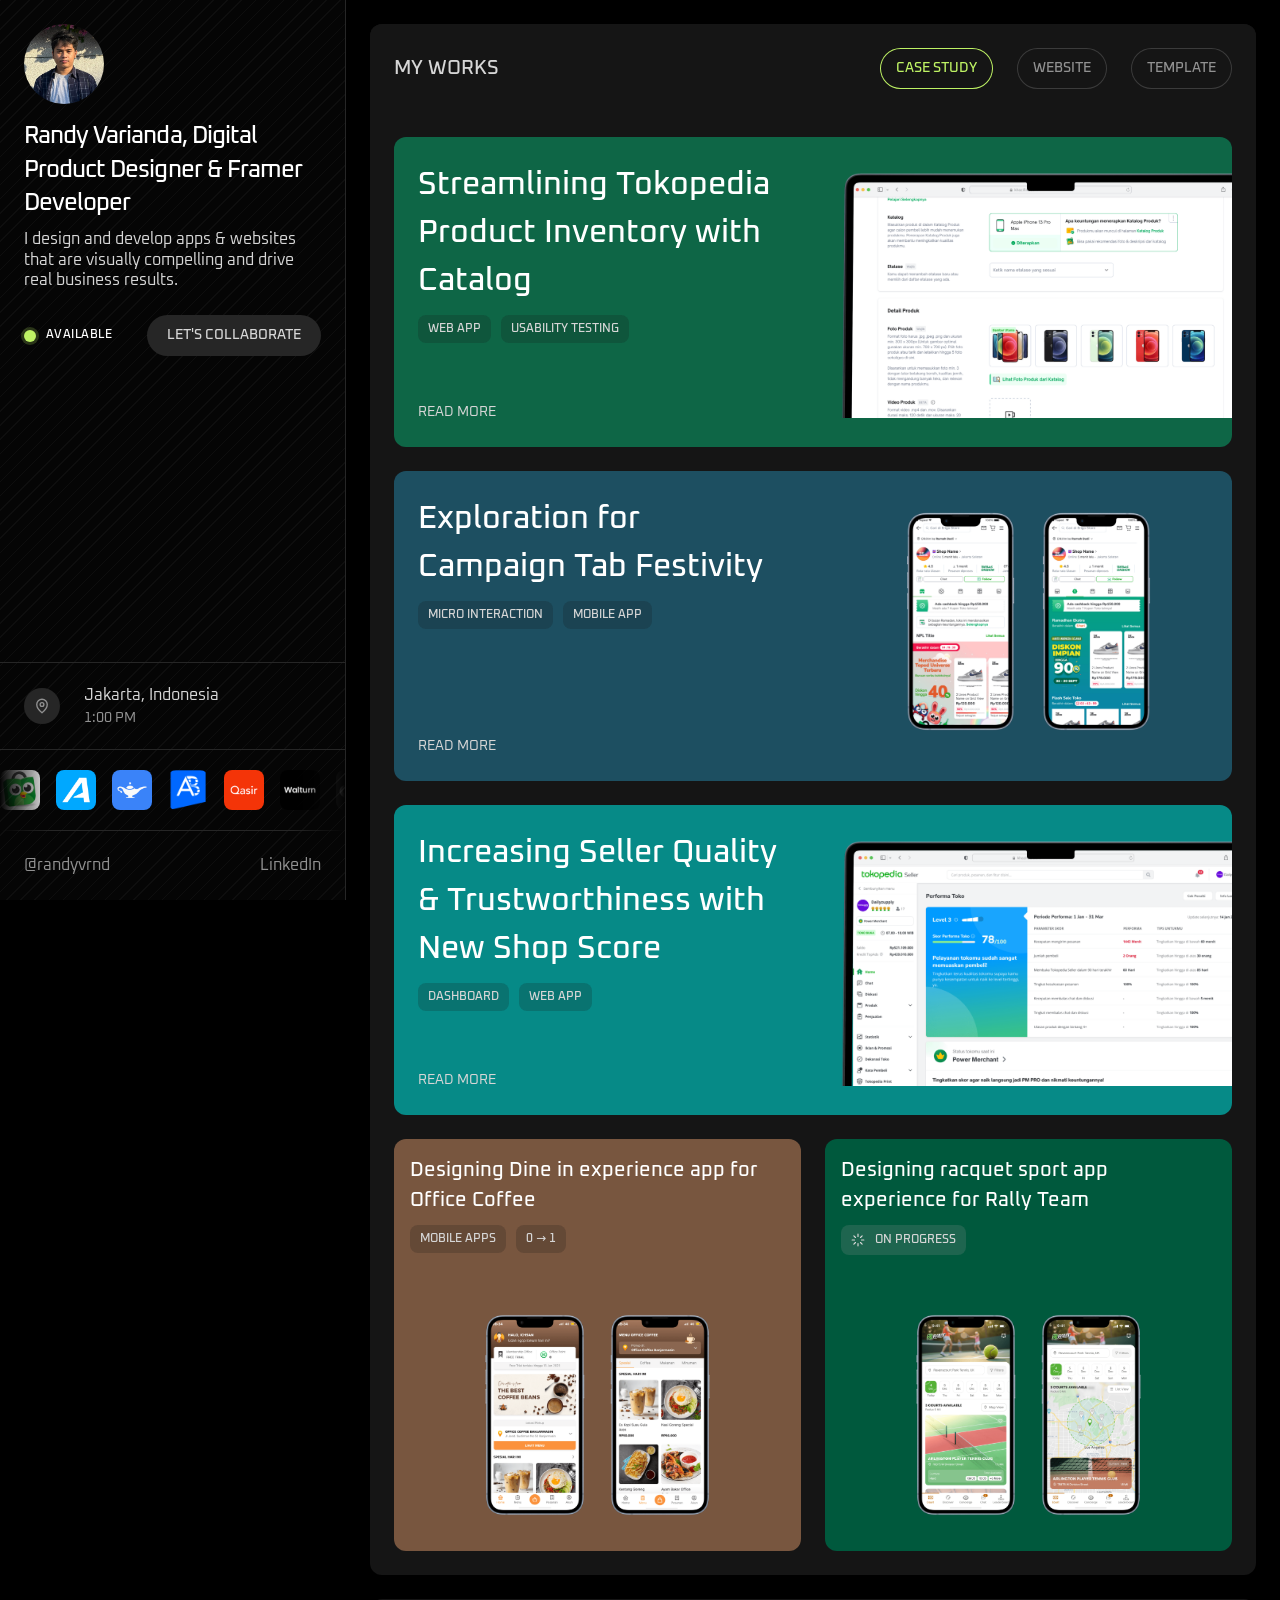
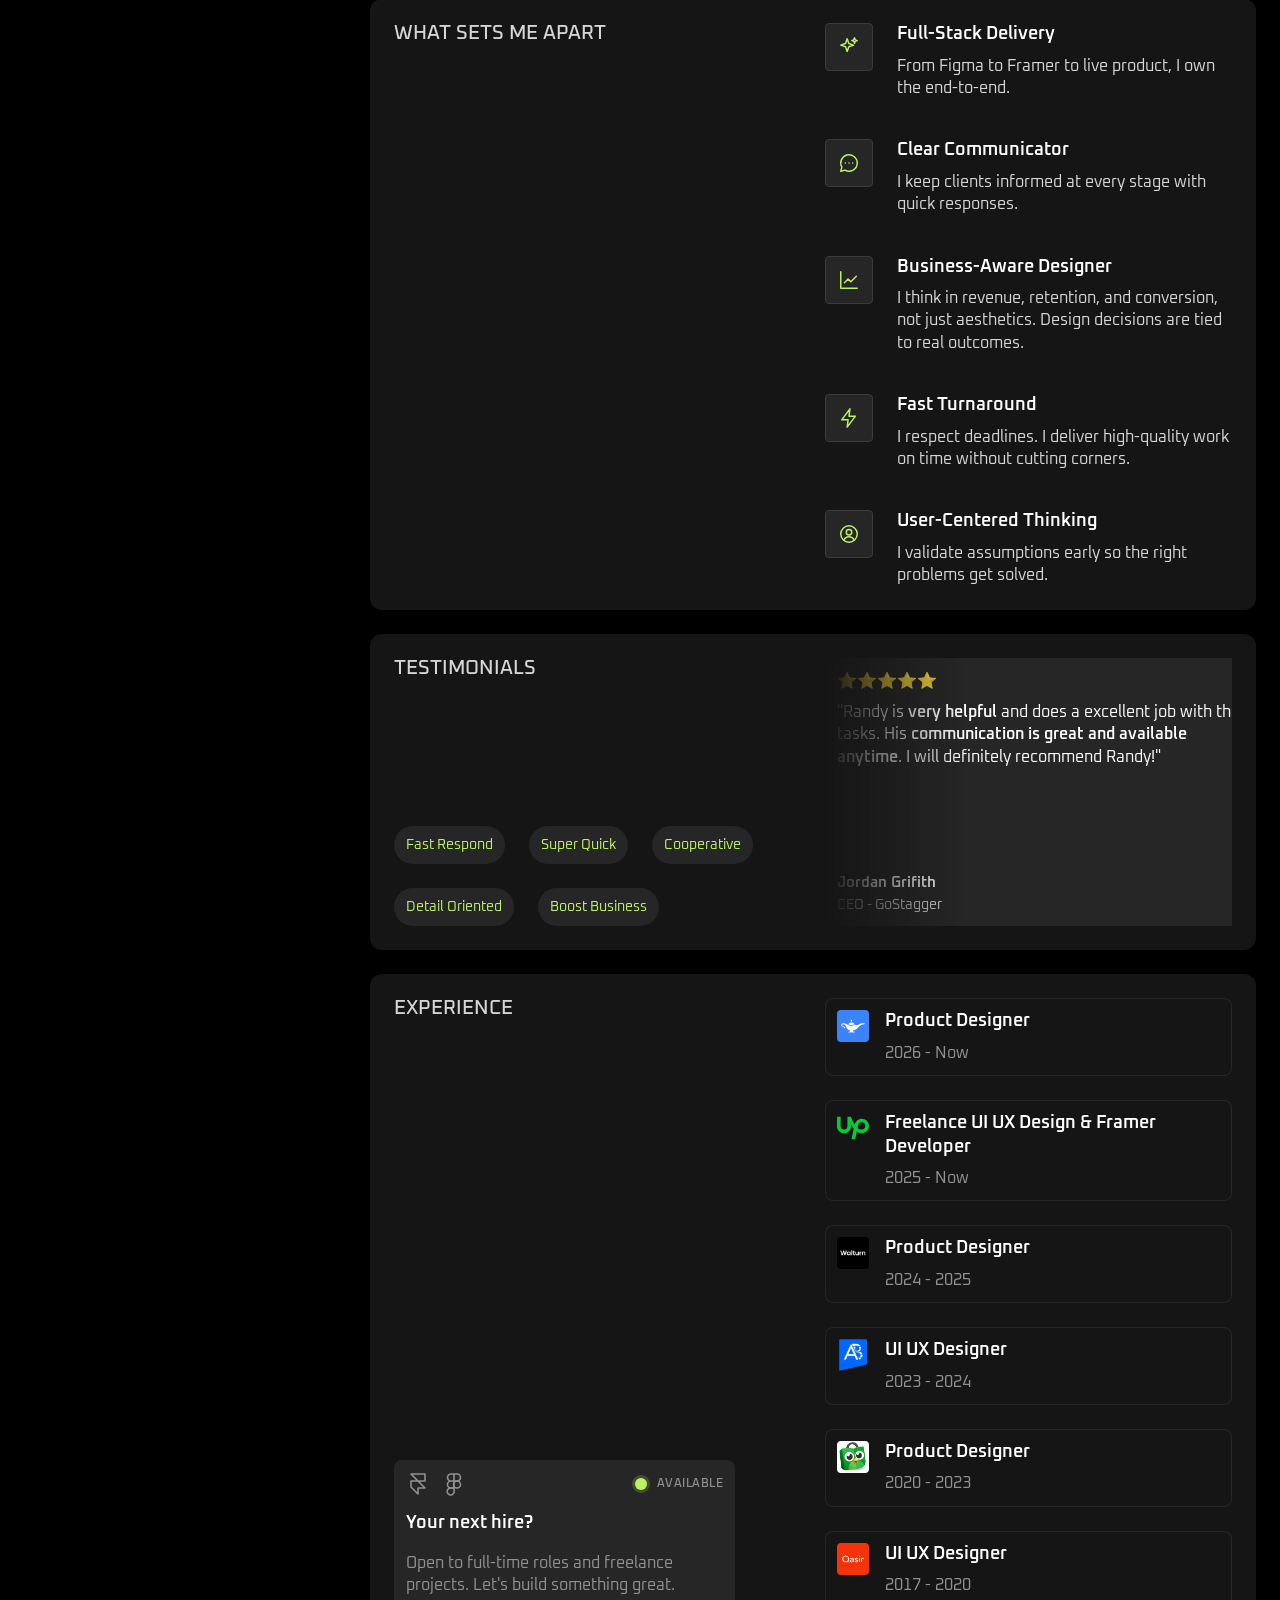
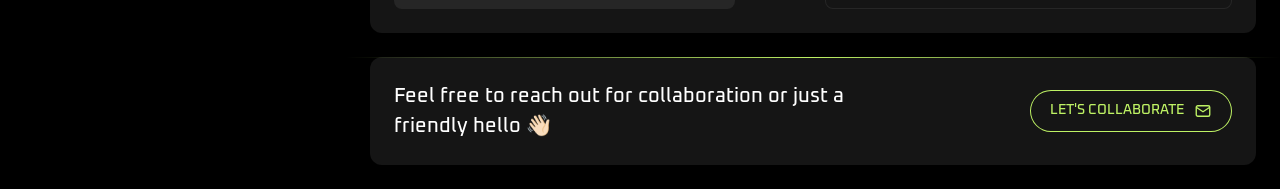
==== commit 1b030117: "Match live spacing, sticky works tabs, footer gradient line, image lightbox Co-Authored-By: Claude O" ====
--- a/index.html
+++ b/index.html
@@ -13,9 +13,11 @@
 <body>
   <aside class="sidebar">
     <div class="intro">
-      <img class="avatar" src="assets/img/BObQb0oDVNzWNIz52arGJCjRE.jpg" alt="Randy's profile photo" width="80" height="80">
-      <h1>Randy Varianda, Digital Product Designer &amp; Framer Developer</h1>
-      <p>I design and develop apps &amp; websites that are visually compelling and drive real business results.</p>
+      <div class="intro-text">
+        <img class="avatar" src="assets/img/BObQb0oDVNzWNIz52arGJCjRE.jpg" alt="Randy's profile photo" width="80" height="80">
+        <h1>Randy Varianda, Digital Product Designer &amp; Framer Developer</h1>
+        <p>I design and develop apps &amp; websites that are visually compelling and drive real business results.</p>
+      </div>
       <div class="intro-actions">
         <span class="status">Available</span>
         <a class="btn" href="mailto:rvarianda@gmail.com?subject=Project%20Inquiry">Let's Collaborate</a>
@@ -54,7 +56,7 @@
 
   <main class="main">
     <!-- My works -->
-    <section class="panel" aria-labelledby="works-title">
+    <section class="panel works-panel" aria-labelledby="works-title">
       <div class="works-head">
         <h2 class="eyebrow" id="works-title">My Works</h2>
         <div class="tabs" role="tablist" aria-label="Work type">
@@ -67,36 +69,31 @@
       <div class="works" id="tab-case" role="tabpanel">
         <a class="work work--wide" style="--c:rgb(14,102,70)" href="work/streamlining-tokopedia-product-inventory-with-catalog.html">
           <div class="work-copy">
-            <h3>Streamlining Tokopedia Product Inventory with Catalog</h3>
-            <div class="tags"><span class="tag">Web App</span><span class="tag">Usability Testing</span></div>
+            <div><h3>Streamlining Tokopedia Product Inventory with Catalog</h3><div class="tags"><span class="tag">Web App</span><span class="tag">Usability Testing</span></div></div>
             <span class="more">Read more</span>
           </div>
           <div class="work-media"><img src="assets/img/e0ekCH7JV9aCXZXtsqf6FqyjHMg.png" alt="Catalog feature on the Tokopedia add-product page"></div>
         </a>
         <a class="work work--wide" style="--c:rgb(29,79,97)" href="work/campaign-tab-festivity.html">
           <div class="work-copy">
-            <h3>Exploration for Campaign Tab Festivity</h3>
-            <div class="tags"><span class="tag">Micro Interaction</span><span class="tag">Mobile App</span></div>
+            <div><h3>Exploration for Campaign Tab Festivity</h3><div class="tags"><span class="tag">Micro Interaction</span><span class="tag">Mobile App</span></div></div>
             <span class="more">Read more</span>
           </div>
           <div class="work-media"><img src="assets/img/tkoccS8MeZrNRIO3ZF0qY1bUCU.png" alt="Campaign tab screens in the Tokopedia app"></div>
         </a>
         <a class="work work--wide" style="--c:rgb(6,138,135)" href="work/increasing-seller-quality-trustworthiness-with-new-shop-score.html">
           <div class="work-copy">
-            <h3>Increasing Seller Quality &amp; Trustworthiness with New Shop Score</h3>
-            <div class="tags"><span class="tag">Dashboard</span><span class="tag">Web App</span></div>
+            <div><h3>Increasing Seller Quality &amp; Trustworthiness with New Shop Score</h3><div class="tags"><span class="tag">Dashboard</span><span class="tag">Web App</span></div></div>
             <span class="more">Read more</span>
           </div>
           <div class="work-media"><img src="assets/img/xD9DrwfKIAYPhNsiswX5TcVXZ0.png" alt="Shop Score dashboard in Tokopedia Seller"></div>
         </a>
         <a class="work work--phones" style="--c:rgb(120,86,63)" href="work/office-coffee.html">
-          <h3>Designing Dine in experience app for Office Coffee</h3>
-          <div class="tags"><span class="tag">Mobile Apps</span><span class="tag">0 → 1</span></div>
+          <div class="work-copy"><h3>Designing Dine in experience app for Office Coffee</h3><div class="tags"><span class="tag">Mobile Apps</span><span class="tag">0 → 1</span></div></div>
           <div class="work-media"><img src="assets/img/tsks4M5dw5DWQFXBBym3EKe908.png" alt="Office Coffee app home and menu screens"></div>
         </a>
         <div class="work work--phones" style="--c:rgb(0,89,61)">
-          <h3>Designing racquet sport app experience for Rally Team</h3>
-          <div class="tags"><span class="tag"><svg width="14" height="14" viewBox="0 0 24 24" fill="none" stroke="currentColor" stroke-width="2" stroke-linecap="round" aria-hidden="true"><path d="M12 2v4M12 18v4M4.9 4.9l2.8 2.8M16.3 16.3l2.8 2.8M2 12h4M18 12h4M4.9 19.1l2.8-2.8M16.3 7.7l2.8-2.8"/></svg>On Progress</span></div>
+          <div class="work-copy"><h3>Designing racquet sport app experience for Rally Team</h3><div class="tags"><span class="tag tag--muted"><svg width="14" height="14" viewBox="0 0 24 24" fill="none" stroke="currentColor" stroke-width="2" stroke-linecap="round" aria-hidden="true"><path d="M12 2v4M12 18v4M4.9 4.9l2.8 2.8M16.3 16.3l2.8 2.8M2 12h4M18 12h4M4.9 19.1l2.8-2.8M16.3 7.7l2.8-2.8"/></svg>On Progress</span></div></div>
           <div class="work-media"><img src="assets/img/53lpZEhZ9acrznUHee0bhAnOrzw.png" alt="Rally app court booking screens"></div>
         </div>
       </div>
--- a/assets/style.css
+++ b/assets/style.css
@@ -1,8 +1,8 @@
-/* Randy Varianda portfolio. Values taken from the live Framer site (randyvarianda.com). */
+/* Randy Varianda portfolio. Values measured from the live Framer site (randyvarianda.com). */
 :root {
   --bg: #000;
   --panel: #151515;
-  --panel-2: #1f1f1f;
+  --panel-head: #212121;
   --tile: #262626;
   --line: #262626;
   --line-2: #3b3b3b;
@@ -11,7 +11,7 @@
   --muted: #919191;
   --accent: #bef264;
   --radius: 12px;
-  --sidebar: 345px;
+  --sidebar: 346px;
   --gutter: 24px;
   color-scheme: dark;
 }
@@ -26,16 +26,17 @@
   color: var(--text);
   font-family: "Oxanium", system-ui, sans-serif;
   font-size: 16px;
-  line-height: 1.5;
+  line-height: 1.4;
   -webkit-font-smoothing: antialiased;
 }
 img { display: block; max-width: 100%; height: auto; }
 a { color: inherit; text-decoration: none; }
-h1, h2, h3, h4, p { margin: 0; font-weight: 500; }
+h1, h2, h3, h4, p, figure, blockquote { margin: 0; font-weight: 500; }
+p { font-weight: 400; }
 :focus-visible { outline: 2px solid var(--accent); outline-offset: 2px; }
 ::selection { background: var(--accent); color: #000; }
 
-/* ---------- Shell: fixed sidebar + scrolling main ---------- */
+/* ---------- Shell: sticky sidebar + scrolling main ---------- */
 .sidebar {
   position: fixed;
   inset: 0 auto 0 0;
@@ -47,6 +48,7 @@
     repeating-linear-gradient(-45deg, transparent 0 9px, rgba(255,255,255,.035) 9px 10px),
     #050505;
   overflow-y: auto;
+  z-index: 3;
 }
 .main {
   margin-left: var(--sidebar);
@@ -57,23 +59,26 @@
   min-height: 100vh;
 }
 
-.intro { padding: 24px; display: flex; flex-direction: column; gap: 16px; }
+.intro { padding: 24px; display: flex; flex-direction: column; gap: 24px; }
+.intro-text { display: flex; flex-direction: column; gap: 16px; }
 .avatar { width: 80px; height: 80px; border-radius: 50%; object-fit: cover; }
-.intro h1 { font-size: 24px; line-height: 1.4; }
-.intro p { color: var(--text-2); font-size: 16px; line-height: 1.3; }
-.intro-actions { display: flex; align-items: center; justify-content: space-between; gap: 12px; margin-top: 8px; }
-
-.status { display: inline-flex; align-items: center; gap: 10px; font-size: 12px; letter-spacing: .04em; text-transform: uppercase; }
+.intro h1, .cs-intro h1 { font-size: 24px; line-height: 1.4; letter-spacing: -0.04em; }
+.intro p { color: var(--text-2); line-height: 1.3; margin-top: -8px; }
+.intro-actions { display: flex; align-items: center; justify-content: space-between; gap: 12px; }
+
+.status { display: inline-flex; align-items: center; gap: 10px; font-size: 12px; line-height: 1.2; font-weight: 500; letter-spacing: .04em; text-transform: uppercase; }
 .status::before {
   content: ""; width: 12px; height: 12px; border-radius: 50%;
   background: var(--accent); box-shadow: 0 0 0 3px rgba(190,242,100,.2);
 }
 
 .side-foot { margin-top: auto; border-top: 1px solid var(--line); }
-.side-row { display: flex; align-items: center; gap: 16px; padding: 20px 24px; border-bottom: 1px solid var(--line); }
+.side-row { display: flex; align-items: center; gap: 24px; padding: 24px; border-bottom: 1px solid var(--line); }
 .side-row:last-child { border-bottom: 0; }
 .side-row .ico { width: 36px; height: 36px; border-radius: 50%; background: var(--tile); display: grid; place-items: center; color: var(--muted); flex: none; }
-.side-row small { display: block; color: var(--muted); font-size: 14px; font-variant-numeric: tabular-nums; }
+.side-row > div { display: grid; gap: 8px; color: var(--text-2); line-height: 1; }
+.side-row small { color: var(--muted); font-size: 14px; font-variant-numeric: tabular-nums; }
+.side-row a { color: var(--muted); line-height: 1.3; }
 .side-row a:hover { color: var(--accent); }
 
 .logos { overflow: hidden; padding: 20px 0; border-bottom: 1px solid var(--line);
@@ -86,185 +91,218 @@
 
 /* ---------- Buttons & pills ---------- */
 .btn {
-  display: inline-flex; align-items: center; gap: 8px;
-  height: 40px; padding: 0 20px; border-radius: 50px;
-  border: 1px solid var(--line-2); background: var(--tile);
-  color: var(--text-2); font: inherit; font-size: 14px; letter-spacing: .04em; text-transform: uppercase;
-  cursor: pointer; transition: border-color .15s, color .15s;
-}
-.btn:hover { border-color: var(--accent); color: var(--accent); }
-.btn--accent { background: transparent; border-color: var(--accent); color: var(--accent); }
+  display: inline-flex; align-items: center; gap: 10px;
+  padding: 12px 20px; border-radius: 50px;
+  border: 0; box-shadow: inset 0 0 0 1px var(--ring, transparent); background: var(--tile);
+  color: var(--text-2); font: inherit; font-size: 14px; line-height: 1.2; font-weight: 500; text-transform: uppercase;
+  cursor: pointer; transition: box-shadow .15s, color .15s;
+}
+.btn:hover { --ring: var(--accent); color: var(--accent); }
+.btn--accent { --ring: var(--accent); background: transparent; color: var(--accent); }
 .btn--accent:hover { background: rgba(190,242,100,.08); }
 
 .tag {
-  display: inline-flex; align-items: center; gap: 8px;
-  padding: 4px 10px; border-radius: 4px;
+  display: inline-flex; align-items: center; gap: 10px;
+  padding: 8px 10px; border-radius: 8px;
   background: rgba(20,20,20,.2); color: var(--text-2);
-  font-size: 12px; letter-spacing: .04em; text-transform: uppercase;
-}
+  font-size: 12px; line-height: 1; font-weight: 500; text-transform: uppercase;
+}
+.tag--muted { background: rgba(150,150,150,.2); }
 .tags { display: flex; flex-wrap: wrap; gap: 10px; }
 
 /* ---------- Panels ---------- */
 .panel { background: var(--panel); border-radius: var(--radius); padding: 24px; }
-.eyebrow { font-size: 20px; letter-spacing: .02em; text-transform: uppercase; color: var(--text-2); }
+.eyebrow { font-size: 20px; line-height: 1; font-weight: 500; text-transform: uppercase; color: var(--text-2); }
 .split { display: grid; grid-template-columns: 1fr 1fr; gap: 24px; }
 
-/* Works */
-.works-head { display: flex; align-items: center; justify-content: space-between; gap: 16px; flex-wrap: wrap; margin-bottom: 48px; }
+/* Works: the header (title + tabs) sticks while the cards scroll under it */
+.works-panel { padding: 0; }
+.works-head {
+  position: sticky; top: 0; z-index: 2;
+  display: flex; align-items: center; justify-content: space-between; gap: 16px; flex-wrap: wrap;
+  padding: 24px; background: var(--panel); border-radius: var(--radius) var(--radius) 0 0;
+}
 .tabs { display: flex; gap: 24px; flex-wrap: wrap; }
-.tabs .btn { background: transparent; border-color: var(--line-2); color: var(--muted); }
-.tabs .btn[aria-selected="true"] { border-color: var(--accent); color: var(--accent); }
-.works { display: grid; grid-template-columns: 1fr 1fr; gap: 24px; }
+.tabs .btn { --ring: var(--line-2); padding: 12px 16px; border-radius: 30px; background: transparent; color: var(--muted); }
+.tabs .btn:hover, .tabs .btn[aria-selected="true"] { --ring: var(--accent); color: var(--accent); }
+.works { display: grid; grid-template-columns: 1fr 1fr; gap: 24px; padding: 24px; }
 .works[hidden] { display: none; }
+
+.work {
+  position: relative; overflow: hidden; border-radius: var(--radius);
+  background: var(--c); display: flex; flex-direction: column; gap: 40px; padding: 16px;
+  transition: transform .2s ease-out;
+}
+a.work:hover { transform: translateY(-2px); }
+.work-copy { display: flex; flex-direction: column; gap: 10px; }
+.work h3 { font-size: 20px; line-height: 1.5; }
+.work--wide { grid-column: 1 / -1; display: grid; grid-template-columns: 1fr 1fr; gap: 24px; padding: 0; height: 310px; }
+.work--wide .work-copy { padding: 24px; gap: 24px; }
+.work--wide .work-copy > div { display: flex; flex-direction: column; gap: 10px; }
+.work--wide h3 { font-size: 32px; max-width: 14em; }
+.work--wide .work-media { align-self: start; justify-self: end; margin-top: 20px; }
+.work--wide .work-media img { border-radius: 12px 0 0 0; }
+.work .more { margin-top: auto; font-size: 14px; line-height: 1.5; text-transform: uppercase; color: var(--text-2); }
+.work--phones .work-media { margin-top: auto; }
+.work--phones .work-media img { max-height: 280px; margin: 0 auto; }
 
 /* Website / Template cards */
 .site {
   background: var(--c); border-radius: var(--radius); padding: 16px;
-  display: flex; flex-direction: column; gap: 12px;
+  display: flex; flex-direction: column; gap: 10px;
   transition: transform .2s ease-out;
 }
 .site:hover { transform: translateY(-2px); }
-.site h3 { font-size: 18px; }
-.site p { color: var(--text-2); font-size: 14px; }
-.site img { margin-top: 16px; width: 100%; aspect-ratio: 1024 / 657; object-fit: cover; object-position: top; border-radius: 6px; }
+.site h3 { font-size: 18px; line-height: 1.3; }
+.site p { color: var(--text-2); font-size: 14px; line-height: 1.4; }
+.site img { margin-top: 30px; width: 100%; aspect-ratio: 1024 / 657; object-fit: cover; object-position: top; border-radius: 6px; }
 #tab-tpl .site img { aspect-ratio: 4 / 3; }
-
-.work {
-  position: relative; overflow: hidden; border-radius: var(--radius);
-  background: var(--c); min-height: 310px;
-  display: flex; flex-direction: column; gap: 16px; padding: 24px;
-  transition: transform .2s ease-out;
-}
-a.work:hover { transform: translateY(-2px); }
-.work--wide { grid-column: 1 / -1; display: grid; grid-template-columns: 1fr 1fr; padding: 0; }
-.work--wide .work-copy { padding: 24px; display: flex; flex-direction: column; gap: 16px; }
-.work--wide .work-media { align-self: end; justify-self: end; margin-top: 20px; }
-.work--wide .work-media img { border-radius: 12px 0 0 0; }
-.work h3 { font-size: 32px; line-height: 1.5; letter-spacing: .02em; max-width: 14em; }
-.work:not(.work--wide) h3 { font-size: 20px; }
-.work .more { margin-top: auto; font-size: 14px; letter-spacing: .04em; text-transform: uppercase; color: var(--text-2); }
-.work:not(.work--wide) .work-media { margin-top: auto; }
-.work--phones .work-media img { max-height: 280px; margin: 0 auto; }
 
 /* Traits */
 .traits { display: flex; flex-direction: column; gap: 40px; }
 .trait { display: flex; gap: 24px; }
 .trait .ico { width: 48px; height: 48px; flex: none; border-radius: 4px; background: var(--tile); border: 1px solid var(--line-2); display: grid; place-items: center; color: var(--accent); }
-.trait h3 { font-size: 18px; margin-bottom: 8px; }
+.trait > div { display: grid; gap: 8px; align-content: start; }
+.trait h3 { font-size: 18px; line-height: 1.3; font-weight: 600; }
 .trait p { color: var(--text-2); }
 
 /* Testimonials */
-.keywords { display: flex; flex-wrap: wrap; gap: 24px; align-content: end; }
-.keyword { padding: 6px 12px; border-radius: 50px; background: var(--tile); border: 1px solid var(--line-2); color: var(--accent); font-size: 14px; }
-.testimonials { display: flex; flex-direction: column; justify-content: space-between; gap: 32px; min-height: 270px; }
-.marquee { overflow: hidden; mask-image: linear-gradient(90deg, transparent, #000 10%, #000 90%, transparent); }
+.testimonials { display: flex; flex-direction: column; justify-content: space-between; gap: 32px; }
+.keywords { display: flex; flex-wrap: wrap; gap: 24px; }
+.keyword { padding: 12px; border-radius: 50px; background: var(--tile); color: var(--accent); font-size: 14px; line-height: 1; }
+.marquee { overflow: hidden; mask-image: linear-gradient(90deg, transparent, #000 140px); }
 .marquee-track { display: flex; gap: 16px; width: max-content; animation: marquee 40s linear infinite; }
 .marquee:hover .marquee-track { animation-play-state: paused; }
 .quote {
-  width: 340px; flex: none; margin: 0; display: flex; flex-direction: column; justify-content: space-between; gap: 32px;
-  padding: 12px; border-radius: 8px; border: 1px solid var(--line-2);
-  background: linear-gradient(160deg, #262626, #151515); color: var(--text-2);
-}
-.quote b { color: var(--text); }
-.quote cite { font-style: normal; font-weight: 600; color: var(--text); }
-.quote cite small { display: block; font-weight: 400; color: var(--muted); }
+  width: 440px; flex: none; display: flex; flex-direction: column; justify-content: space-between; gap: 32px;
+  min-height: 268px; padding: 12px; border-radius: 8px; background: var(--tile);
+}
+.quote > div { display: grid; gap: 8px; }
+.quote p { color: var(--text); }
+.quote b { font-weight: 600; }
+.quote cite { display: grid; gap: 4px; font-style: normal; font-weight: 600; font-size: 15px; line-height: 1.3; color: var(--text); }
+.quote cite small { font-weight: 400; font-size: 14px; color: var(--text-2); }
 
 /* Experience */
-.hire { margin-top: auto; max-width: 340px; border-radius: 8px; border: 1px solid var(--line-2); background: linear-gradient(160deg, #262626, #1a1a1a); padding: 12px; display: flex; flex-direction: column; gap: 8px; }
+.exp-left { display: flex; flex-direction: column; justify-content: space-between; gap: 24px; }
+.hire { max-width: 341px; border-radius: 8px; background: var(--tile); padding: 12px; display: flex; flex-direction: column; gap: 16px; }
 .hire-top { display: flex; justify-content: space-between; align-items: center; color: var(--muted); }
 .hire-top .icons { display: flex; gap: 12px; }
-.hire h3 { font-size: 18px; }
+.hire > div:last-child { display: grid; gap: 8px; }
+.hire h3 { font-size: 18px; line-height: 1.3; font-weight: 600; }
 .hire p { color: var(--muted); }
-.exp-left { display: flex; flex-direction: column; gap: 24px; }
 .jobs { display: flex; flex-direction: column; gap: 24px; }
-.job { display: flex; gap: 16px; padding: 12px; border: 1px solid var(--line); border-radius: 8px; }
-a.job:hover { border-color: var(--line-2); }
+.job { display: flex; gap: 16px; padding: 12px; background: var(--panel); box-shadow: inset 0 0 0 1px var(--line); border-radius: 8px; }
+a.job:hover { box-shadow: inset 0 0 0 1px var(--line-2); }
 .job img, .job svg { width: 32px; height: 32px; border-radius: 4px; flex: none; }
-.job h3 { font-size: 18px; }
+.job > div { display: grid; gap: 8px; }
+.job h3 { font-size: 18px; line-height: 1.3; font-weight: 600; }
 .job p { color: var(--muted); font-variant-numeric: tabular-nums; }
 
-/* Contact strip */
-.contact { display: flex; align-items: center; justify-content: space-between; gap: 24px; flex-wrap: wrap; }
-.contact p { font-size: 20px; max-width: 28em; }
+/* Contact strip, with the lime hairline across the top of the column */
+.contact { position: relative; display: flex; align-items: center; justify-content: space-between; gap: 24px; flex-wrap: wrap; }
+.contact::before {
+  content: ""; position: absolute; top: 0; left: calc(-1 * var(--gutter)); right: calc(-1 * var(--gutter)); height: 1px;
+  background: linear-gradient(90deg, rgba(213,242,121,0), var(--accent) 50%, rgba(213,242,121,0));
+}
+.contact p { font-size: 20px; line-height: 1.5; font-weight: 500; max-width: 25em; }
 
 /* ---------- Case study ---------- */
-.back { display: flex; align-items: center; gap: 12px; padding: 20px 24px; border-bottom: 1px solid var(--line); }
+.back { display: flex; align-items: center; gap: 16px; padding: 24px; color: var(--text-2); line-height: 1; border-bottom: 1px solid var(--line); }
 .back:hover { color: var(--accent); }
-.cs-intro { padding: 24px; display: flex; flex-direction: column; gap: 16px; }
-.cs-intro .logo { width: 40px; height: 40px; border-radius: 4px; }
-.cs-intro h1 { font-size: 24px; line-height: 1.4; }
-.meta { display: grid; grid-template-columns: auto 1fr; gap: 16px 24px; margin-top: 16px; font-size: 14px; letter-spacing: .04em; text-transform: uppercase; }
+.cs-intro { padding: 24px; display: flex; flex-direction: column; gap: 24px; }
+.cs-intro .logo { width: 40px; height: 40px; border-radius: 4px; margin-bottom: -8px; }
+.meta { display: grid; grid-template-columns: 145px 1fr; gap: 24px 8px; margin: 0; font-size: 14px; line-height: 1.2; font-weight: 500; text-transform: uppercase; }
 .meta dt { color: var(--muted); }
 .meta dd { margin: 0; color: var(--text-2); }
-.toc { display: flex; flex-direction: column; padding: 8px 0; border-top: 1px solid var(--line); }
-.toc a { padding: 10px 24px; color: var(--muted); font-size: 14px; letter-spacing: .04em; text-transform: uppercase; border-left: 2px solid transparent; }
-.toc a:hover, .toc a[aria-current="true"] { color: var(--accent); border-left-color: var(--accent); }
-
-.cover { border-radius: var(--radius); overflow: hidden; border: 1px solid var(--line); background: var(--c, var(--panel)); }
+.toc { display: flex; flex-direction: column; gap: 24px; padding: 24px; border-top: 1px solid var(--line); }
+.toc a { color: var(--muted); font-size: 14px; line-height: 1.2; font-weight: 500; text-transform: uppercase; }
+.toc a:hover, .toc a[aria-current="true"] { color: var(--accent); }
+
+.cover { border-radius: var(--radius); overflow: hidden; background: var(--c, var(--panel)); }
 .cover img { width: 100%; }
 
-.section { background: var(--panel); border: 1px solid var(--line); border-radius: var(--radius); overflow: hidden; scroll-margin-top: 24px; }
-.section > h2 { padding: 24px; background: var(--panel-2); color: var(--accent); font-size: 18px; letter-spacing: .02em; text-transform: uppercase; }
-.section-body { padding: 24px; display: flex; flex-direction: column; gap: 40px; }
-.block { display: flex; flex-direction: column; gap: 16px; }
-.block h3 { font-size: 20px; letter-spacing: .02em; text-transform: uppercase; color: var(--text-2); }
-.block h4 { font-size: 14px; letter-spacing: .04em; text-transform: uppercase; color: var(--muted); }
+.section { background: var(--panel); border-radius: var(--radius); overflow: hidden; scroll-margin-top: 24px; }
+.section > h2 { padding: 24px; background: var(--panel-head); color: var(--accent); font-size: 18px; line-height: 1.3; font-weight: 400; text-transform: uppercase; }
+.block { padding: 24px; display: flex; flex-direction: column; gap: 16px; }
+.block h3 { font-size: 24px; line-height: 1.3; }
+.block h4 { font-size: 14px; line-height: 1.2; text-transform: uppercase; color: var(--muted); }
 .block p, .block li { color: var(--text-2); font-size: 18px; line-height: 1.5; }
 .block p.big { font-size: 24px; color: var(--text); }
-
-.figure { margin: 0; border-radius: var(--radius); background: var(--tile); padding: 24px; display: grid; gap: 24px; }
-.figure img { width: 100%; margin: 0 auto; border-radius: 8px; }
-.figure figcaption { color: var(--muted); font-size: 14px; text-align: center; }
-.figure.bare { padding: 0; background: none; }
+.section-body > .grid-2 { padding: 24px; }
+.grid-2 > .block { padding: 0; }
+
+/* Office Coffee uses the smaller uppercase heading style */
+.caps .block h3 { font-size: 20px; line-height: 1; text-transform: uppercase; color: var(--text-2); }
+.caps .stat strong { font-size: 28px; }
+.caps .stat { gap: 8px; }
+
+.figure { border-radius: var(--radius); background: var(--tile); padding: 24px; display: grid; gap: 16px; }
+.figure img { width: 100%; margin: 0 auto; border-radius: 8px; cursor: zoom-in; }
+.figure figcaption { color: var(--text); font-size: 24px; line-height: 1.3; font-weight: 500; }
 .grid-2 { display: grid; grid-template-columns: 1fr 1fr; gap: 24px; }
-.grid-3 { display: grid; grid-template-columns: repeat(3, 1fr); gap: 12px; }
-.grid-4 { display: grid; grid-template-columns: repeat(4, 1fr); gap: 16px; }
-
-.tile { background: var(--tile); border-radius: 8px; padding: 16px; color: var(--text-2); font-size: 18px; }
+.grid-3 { display: grid; grid-template-columns: repeat(3, 1fr); gap: 10px; }
+.grid-4 { display: grid; grid-template-columns: repeat(2, 1fr); gap: 24px; }
+
+.tile { background: var(--tile); border-radius: var(--radius); padding: 16px; color: var(--text-2); font-size: 18px; line-height: 1.5; }
 .tile h4 { color: var(--accent); margin-bottom: 12px; }
-.tile ul { margin: 0; padding-left: 18px; display: grid; gap: 8px; font-size: 16px; }
+.tile ul { margin: 0; padding-left: 20px; display: grid; gap: 8px; font-size: 16px; }
 
 .stats { display: grid; grid-template-columns: repeat(auto-fit, minmax(240px, 1fr)); gap: 24px; }
-.stat { background: var(--tile); border-radius: 8px; padding: 24px; display: grid; gap: 12px; }
-.stat strong { font-size: 32px; font-weight: 500; font-variant-numeric: tabular-nums; }
-.stat span { font-size: 18px; color: var(--text-2); }
-
-blockquote.voice { margin: 0; background: var(--tile); border-radius: 8px; padding: 24px; display: grid; gap: 16px; font-size: 18px; color: var(--text-2); }
-blockquote.voice cite { font-style: normal; color: var(--accent); font-size: 14px; letter-spacing: .04em; text-transform: uppercase; }
-
-.credit { color: var(--muted); padding: 20px 24px; }
+.stat { background: var(--tile); border-radius: var(--radius); padding: 24px; display: grid; gap: 16px; }
+.stat strong { font-size: 48px; line-height: 1.3; font-weight: 500; font-variant-numeric: tabular-nums; }
+.stat span { font-size: 20px; line-height: 1.5; font-weight: 500; color: var(--text); }
+
+blockquote.voice { background: var(--tile); border-radius: var(--radius); padding: 24px; display: grid; gap: 16px; font-size: 18px; line-height: 1.5; font-weight: 400; color: var(--text-2); }
+blockquote.voice cite { font-style: normal; color: var(--accent); font-size: 14px; text-transform: uppercase; }
+
+.credit { color: var(--muted); padding: 24px; line-height: 1.3; }
+
+/* Lightbox for case study images */
+.lightbox { width: 100vw; height: 100vh; max-width: none; max-height: none; margin: 0; padding: 0; border: 0; background: rgba(0,0,0,.92); color: var(--text); }
+.lightbox[open] { display: grid; place-items: center; animation: fade .2s ease-out; }
+.lightbox::backdrop { background: transparent; }
+.lightbox img { max-width: calc(100vw - 48px); max-height: calc(100vh - 96px); width: auto; border-radius: 8px; object-fit: contain; }
+.lightbox button { position: fixed; display: grid; place-items: center; width: 44px; height: 44px; border-radius: 50%; border: 1px solid var(--line-2); background: var(--panel); color: var(--text-2); cursor: pointer; }
+.lightbox button:hover { color: var(--accent); border-color: var(--accent); }
+.lightbox .lb-close { top: 16px; right: 16px; }
+.lightbox .lb-prev { left: 16px; top: 50%; translate: 0 -50%; }
+.lightbox .lb-next { right: 16px; top: 50%; translate: 0 -50%; }
+.lightbox .lb-count { position: fixed; bottom: 20px; left: 50%; translate: -50% 0; color: var(--muted); font-size: 14px; font-variant-numeric: tabular-nums; }
+@keyframes fade { from { opacity: 0; } }
+@media (prefers-reduced-motion: reduce) { .lightbox[open] { animation: none; } }
 
 /* ---------- Responsive ---------- */
 @media (max-width: 1100px) {
   .split { grid-template-columns: 1fr; }
   .works { grid-template-columns: 1fr; }
-  .work--wide { grid-template-columns: 1fr; }
+  .work--wide { grid-template-columns: 1fr; gap: 0; height: auto; }
   .work--wide .work-media { justify-self: stretch; padding-left: 24px; margin-top: 0; }
   .work--wide .work-media img { width: 100%; }
-  .grid-4 { grid-template-columns: repeat(2, 1fr); }
-  .hire { margin-top: 0; }
+  .hire { max-width: none; }
 }
 @media (max-width: 809px) {
   :root { --gutter: 16px; }
   .sidebar { position: static; width: auto; border-right: 0; border-bottom: 1px solid var(--line); }
   .main { margin-left: 0; }
-  .intro, .cs-intro { padding: 24px 16px; }
-  .side-row, .back { padding-inline: 16px; }
+  .intro, .cs-intro, .side-row, .back, .toc { padding: 16px; }
   .toc { display: none; }
-  .panel { padding: 16px; }
-  .work h3 { font-size: 22px; }
-  .work { min-height: 0; padding: 16px; }
-  .work--wide { padding: 0; }
+  .panel, .works-head, .block, .section > h2, .credit, .section-body > .grid-2 { padding: 16px; }
+  .works-panel { padding: 0; }
+  .works { padding: 16px; gap: 16px; }
+  .tabs { gap: 8px; }
   .work--wide .work-copy { padding: 16px; }
+  .work--wide h3 { font-size: 22px; }
   .work--wide .work-media { padding-left: 16px; }
   .work--phones .work-media img { width: 100%; max-height: none; }
   .work .more { margin-top: 0; }
-  .works-head { margin-bottom: 24px; }
-  .tabs { gap: 8px; }
   .grid-2, .grid-3 { grid-template-columns: 1fr; }
-  .quote { width: 280px; }
-  .section > h2, .section-body { padding: 16px; }
+  .grid-4 { gap: 12px; }
+  .keywords { gap: 12px; }
+  .quote { width: 280px; min-height: 0; }
   .figure { padding: 12px; gap: 12px; }
-  .grid-4 { gap: 12px; }
+  .figure figcaption { font-size: 18px; }
   .block p, .block li, .tile { font-size: 16px; }
-}
+  .stat strong { font-size: 32px; }
+  .lightbox .lb-prev, .lightbox .lb-next { top: auto; bottom: 12px; translate: none; }
+}
